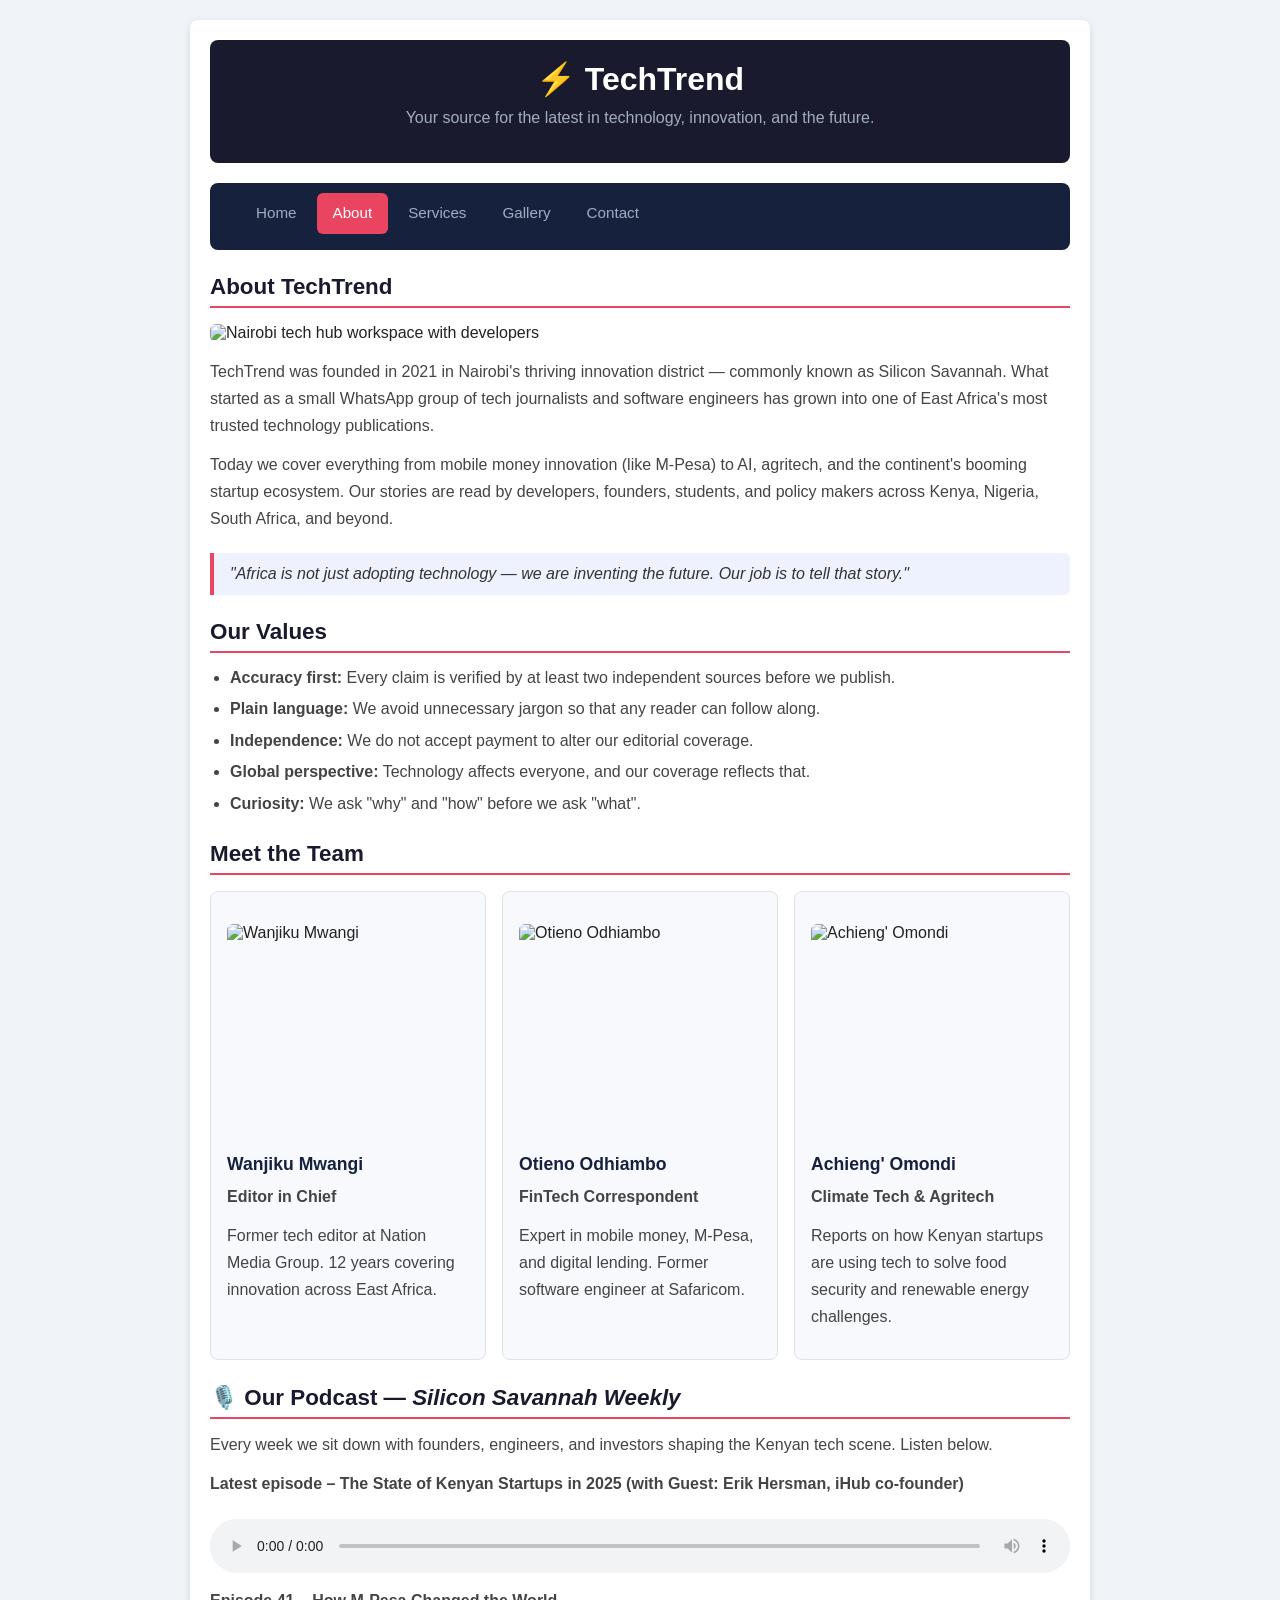
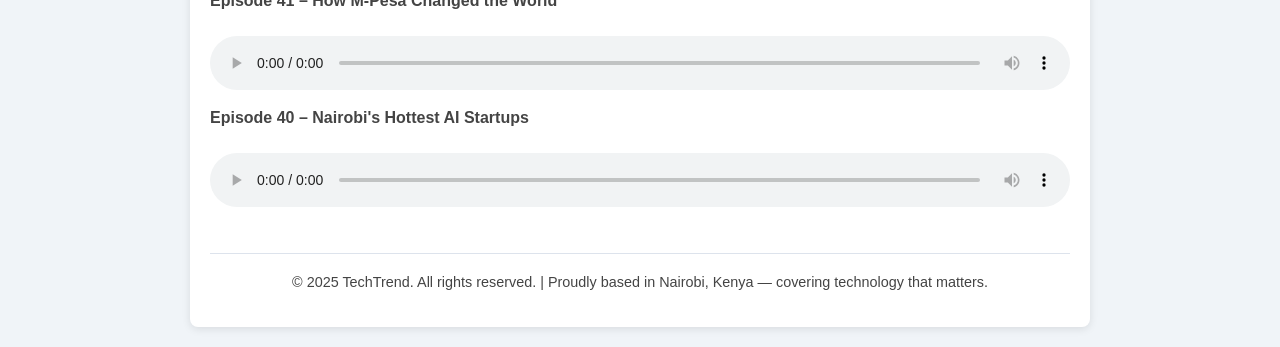
==== about.html @ 494899eb "Add files via upload" ====
<!DOCTYPE html>
<html lang="en">
<head>
    <meta charset="UTF-8">
    <meta name="viewport" content="width=device-width, initial-scale=1.0">
    <title>TechTrend – About Us</title>
    <link rel="stylesheet" href="styles.css">
</head>
<body>
    <div class="container">

        <header>
            <h1>⚡ TechTrend</h1>
            <p>Your source for the latest in technology, innovation, and the future.</p>
        </header>

        <nav>
            <ul>
                <li><a href="index.html">Home</a></li>
                <li><a href="about.html" class="active">About</a></li>
                <li><a href="services.html">Services</a></li>
                <li><a href="gallery.html">Gallery</a></li>
                <li><a href="contact.html">Contact</a></li>
            </ul>
        </nav>

        <h2>About TechTrend</h2>

        
        <img src="https://images.pexels.com/photos/577585/pexels-photo-577585.jpeg?auto=compress&cs=tinysrgb&w=800" alt="Nairobi tech hub workspace with developers">

        <p>
            TechTrend was founded in 2021 in Nairobi's thriving innovation district — commonly known as Silicon Savannah. What started as a small WhatsApp group of tech journalists and software engineers has grown into one of East Africa's most trusted technology publications.
        </p>
        <p>
            Today we cover everything from mobile money innovation (like M-Pesa) to AI, agritech, and the continent's booming startup ecosystem. Our stories are read by developers, founders, students, and policy makers across Kenya, Nigeria, South Africa, and beyond.
        </p>

        <div class="highlight">
            "Africa is not just adopting technology — we are inventing the future. Our job is to tell that story."
        </div>

        <h2>Our Values</h2>
        <ul>
            <li><strong>Accuracy first:</strong> Every claim is verified by at least two independent sources before we publish.</li>
            <li><strong>Plain language:</strong> We avoid unnecessary jargon so that any reader can follow along.</li>
            <li><strong>Independence:</strong> We do not accept payment to alter our editorial coverage.</li>
            <li><strong>Global perspective:</strong> Technology affects everyone, and our coverage reflects that.</li>
            <li><strong>Curiosity:</strong> We ask "why" and "how" before we ask "what".</li>
        </ul>

        <h2>Meet the Team</h2>
        <div class="cards">

            <div class="card">
                <img class="article-img" src="https://images.unsplash.com/photo-1508002366005-75a695ee2d17?w=500&h=500&fit=crop" alt="Wanjiku Mwangi">
                <h3>Wanjiku Mwangi</h3>
                <p><strong>Editor in Chief</strong></p>
                <p>Former tech editor at Nation Media Group. 12 years covering innovation across East Africa.</p>
            </div>

            <div class="card">
                <img class="article-img" src="https://images.unsplash.com/photo-1573496527892-904f897eb744?w=500&h=500&fit=crop" alt="Otieno Odhiambo">
                <h3>Otieno Odhiambo</h3>
                <p><strong>FinTech Correspondent</strong></p>
                <p>Expert in mobile money, M-Pesa, and digital lending. Former software engineer at Safaricom.</p>
            </div>

            <div class="card">
                <img class="article-img" src="https://images.unsplash.com/photo-1751358016973-88b94f5ca474?w=500&h=500&fit=crop" alt="Achieng' Omondi">
                <h3>Achieng' Omondi</h3>
                <p><strong>Climate Tech & Agritech</strong></p>
                <p>Reports on how Kenyan startups are using tech to solve food security and renewable energy challenges.</p>
            </div>

        </div>

        <h2>🎙️ Our Podcast — <em>Silicon Savannah Weekly</em></h2>
        <p>Every week we sit down with founders, engineers, and investors shaping the Kenyan tech scene. Listen below.</p>

        <p><strong>Latest episode – The State of Kenyan Startups in 2025 (with Guest: Erik Hersman, iHub co-founder)</strong></p>
        
        <audio controls>
            <source src="https://www.soundhelix.com/examples/mp3/SoundHelix-Song-3.mp3" type="audio/mpeg">
            Your browser does not support the audio element.
        </audio>

        <p><strong>Episode 41 – How M-Pesa Changed the World</strong></p>
        <audio controls>
            <source src="https://www.soundhelix.com/examples/mp3/SoundHelix-Song-4.mp3" type="audio/mpeg">
            Your browser does not support the audio element.
        </audio>

        <p><strong>Episode 40 – Nairobi's Hottest AI Startups</strong></p>
        <audio controls>
            <source src="https://www.soundhelix.com/examples/mp3/SoundHelix-Song-5.mp3" type="audio/mpeg">
            Your browser does not support the audio element.
        </audio>

        <footer>
            <p>© 2025 TechTrend. All rights reserved. | Proudly based in Nairobi, Kenya — covering technology that matters.</p>
        </footer>

    </div>
</body>
</html>
---- styles.css ----
* {
    margin: 0;
    padding: 0;
    box-sizing: border-box;
}

body {
    font-family: Arial, sans-serif;
    background-color: #f0f4f8;
    color: #222;
    padding: 20px;
}

.container {
    max-width: 900px;
    margin: auto;
    background-color: #ffffff;
    padding: 20px;
    border-radius: 8px;
    box-shadow: 0 2px 8px rgba(0, 0, 0, 0.1);
}

/*
   Header
*/

header {
    background-color: #1a1a2e;
    color: white;
    padding: 20px;
    border-radius: 8px;
    text-align: center;
    margin-bottom: 20px;
}

header h1 {
    font-size: 2rem;
    margin-bottom: 6px;
}

header p {
    font-size: 1rem;
    color: #a0aec0;
}

/*
   Navigation
*/
nav {
    background-color: #16213e;
    border-radius: 8px;
    margin-bottom: 24px;
    padding: 0 10px;
}

nav ul {
    list-style: none;
    display: flex;
    flex-wrap: wrap;
    gap: 4px;
    padding: 10px 0;
}

nav ul li a {
    display: block;
    padding: 8px 16px;
    color: #a0aec0;
    text-decoration: none;
    border-radius: 6px;
    font-size: 0.95rem;
}

nav ul li a:hover {
    background-color: #0f3460;
    color: #ffffff;
}

nav ul li a.active {
    background-color: #e94560;
    color: #ffffff;
}

/*
   Headings
*/
h2 {
    color: #1a1a2e;
    font-size: 1.4rem;
    border-bottom: 2px solid #e94560;
    padding-bottom: 6px;
    margin: 24px 0 12px;
}

h3 {
    color: #16213e;
    font-size: 1.1rem;
    margin-bottom: 8px;
}

/*
   Paragraphs and Text
*/
p {
    line-height: 1.7;
    margin-bottom: 12px;
    color: #444;
}

/*
   Highlight / Quote Box
*/
.highlight {
    background-color: #eef2ff;
    border-left: 4px solid #e94560;
    padding: 12px 16px;
    font-style: italic;
    margin: 20px 0;
    border-radius: 0 6px 6px 0;
    color: #333;
}

/*
   Post-tags
*/
.post-tag {
    display: inline-block;
    background: #e0e7ff;
    color: #1e1b4b;
    font-weight: 600;
    font-size: 13px;
    text-transform: uppercase;
    letter-spacing: 0.5px;
    padding: 6px 16px;
    border-radius: 30px;
    border: 1px solid #a5b4fc;
    margin-bottom: 12px;
    transition: all 0.2s ease;
}

.post-tag:hover {
    background: #c7d2fe;
    border-color: #6366f1;
}

/*
   IMAGES
*/
img {
    display: block;
    margin: 16px auto;
    max-width: 100%;
    border-radius: 6px;
}

.article-img {
    width: 100%;
    height: 220px;
    object-fit: cover;
    border-radius: 6px;
    margin-bottom: 10px;
}

/*
   CARDS (articles / services)
*/
.cards {
    display: flex;
    flex-wrap: wrap;
    gap: 16px;
    margin: 16px 0;
}

.card {
    flex: 1 1 260px;
    background-color: #f7f9fc;
    border: 1px solid #dde3ec;
    border-radius: 8px;
    padding: 16px;
}

.card-tag {
    display: inline-block;
    background-color: #e94560;
    color: white;
    font-size: 0.75rem;
    padding: 2px 8px;
    border-radius: 4px;
    margin-bottom: 8px;
    text-transform: uppercase;
    letter-spacing: 0.5px;
}

/*
   LISTS
*/
ul {
    margin-left: 20px;
    margin-bottom: 12px;
}

ul li {
    margin-bottom: 6px;
    color: #444;
    line-height: 1.6;
}

/*
   VIDEO
*/
video {
    width: 100%;
    border-radius: 6px;
    margin: 16px 0;
}

/*
   AUDIO
*/
audio {
    width: 100%;
    margin: 10px 0;
}

/*
   GALLERY GRID
*/
.gallery {
    display: flex;
    flex-wrap: wrap;
    gap: 12px;
    margin: 16px 0;
}

.gallery img {
    width: calc(33% - 8px);
    height: 180px;
    object-fit: cover;
    margin: 0;
    border-radius: 6px;
    border: 1px solid #dde3ec;
}

/*
   CONTACT FORM
*/
.form-group {
    margin-bottom: 16px;
}

.form-group label {
    display: block;
    font-weight: bold;
    margin-bottom: 6px;
    color: #1a1a2e;
    font-size: 0.9rem;
}

.form-group input,
.form-group textarea,
.form-group select {
    width: 100%;
    padding: 10px 12px;
    border: 1px solid #ccc;
    border-radius: 6px;
    font-size: 0.95rem;
    font-family: Arial, sans-serif;
    background-color: #fafafa;
}

.form-group input:focus,
.form-group textarea:focus,
.form-group select:focus {
    outline: none;
    border-color: #e94560;
}

.form-group textarea {
    height: 120px;
    resize: vertical;
}

button {
    background-color: #e94560;
    color: white;
    border: none;
    padding: 11px 28px;
    border-radius: 6px;
    font-size: 1rem;
    cursor: pointer;
}

button:hover {
    background-color: #c73652;
}

/*
   Stats Row
*/
.stats {
    display: flex;
    flex-wrap: wrap;
    gap: 12px;
    margin: 16px 0 24px;
}

.stat {
    flex: 1 1 160px;
    background-color: #1a1a2e;
    color: white;
    border-radius: 8px;
    padding: 16px;
    text-align: center;
}

.stat-num {
    font-size: 1.8rem;
    font-weight: bold;
    color: #e94560;
}

.stat-label {
    font-size: 0.8rem;
    color: #a0aec0;
    margin-top: 4px;
}

/*
   Footer
*/
footer {
    text-align: center;
    margin-top: 32px;
    padding-top: 16px;
    border-top: 1px solid #dde3ec;
    color: gray;
    font-size: 0.9rem;
}

/*
   Responsive
*/
@media (max-width: 600px) {
    header h1 {
        font-size: 1.5rem;
    }

    nav ul {
        flex-direction: column;
    }

    .gallery img {
        width: calc(50% - 6px);
    }

    .cards {
        flex-direction: column;
    }

    .stats {
        flex-direction: column;
    }
}
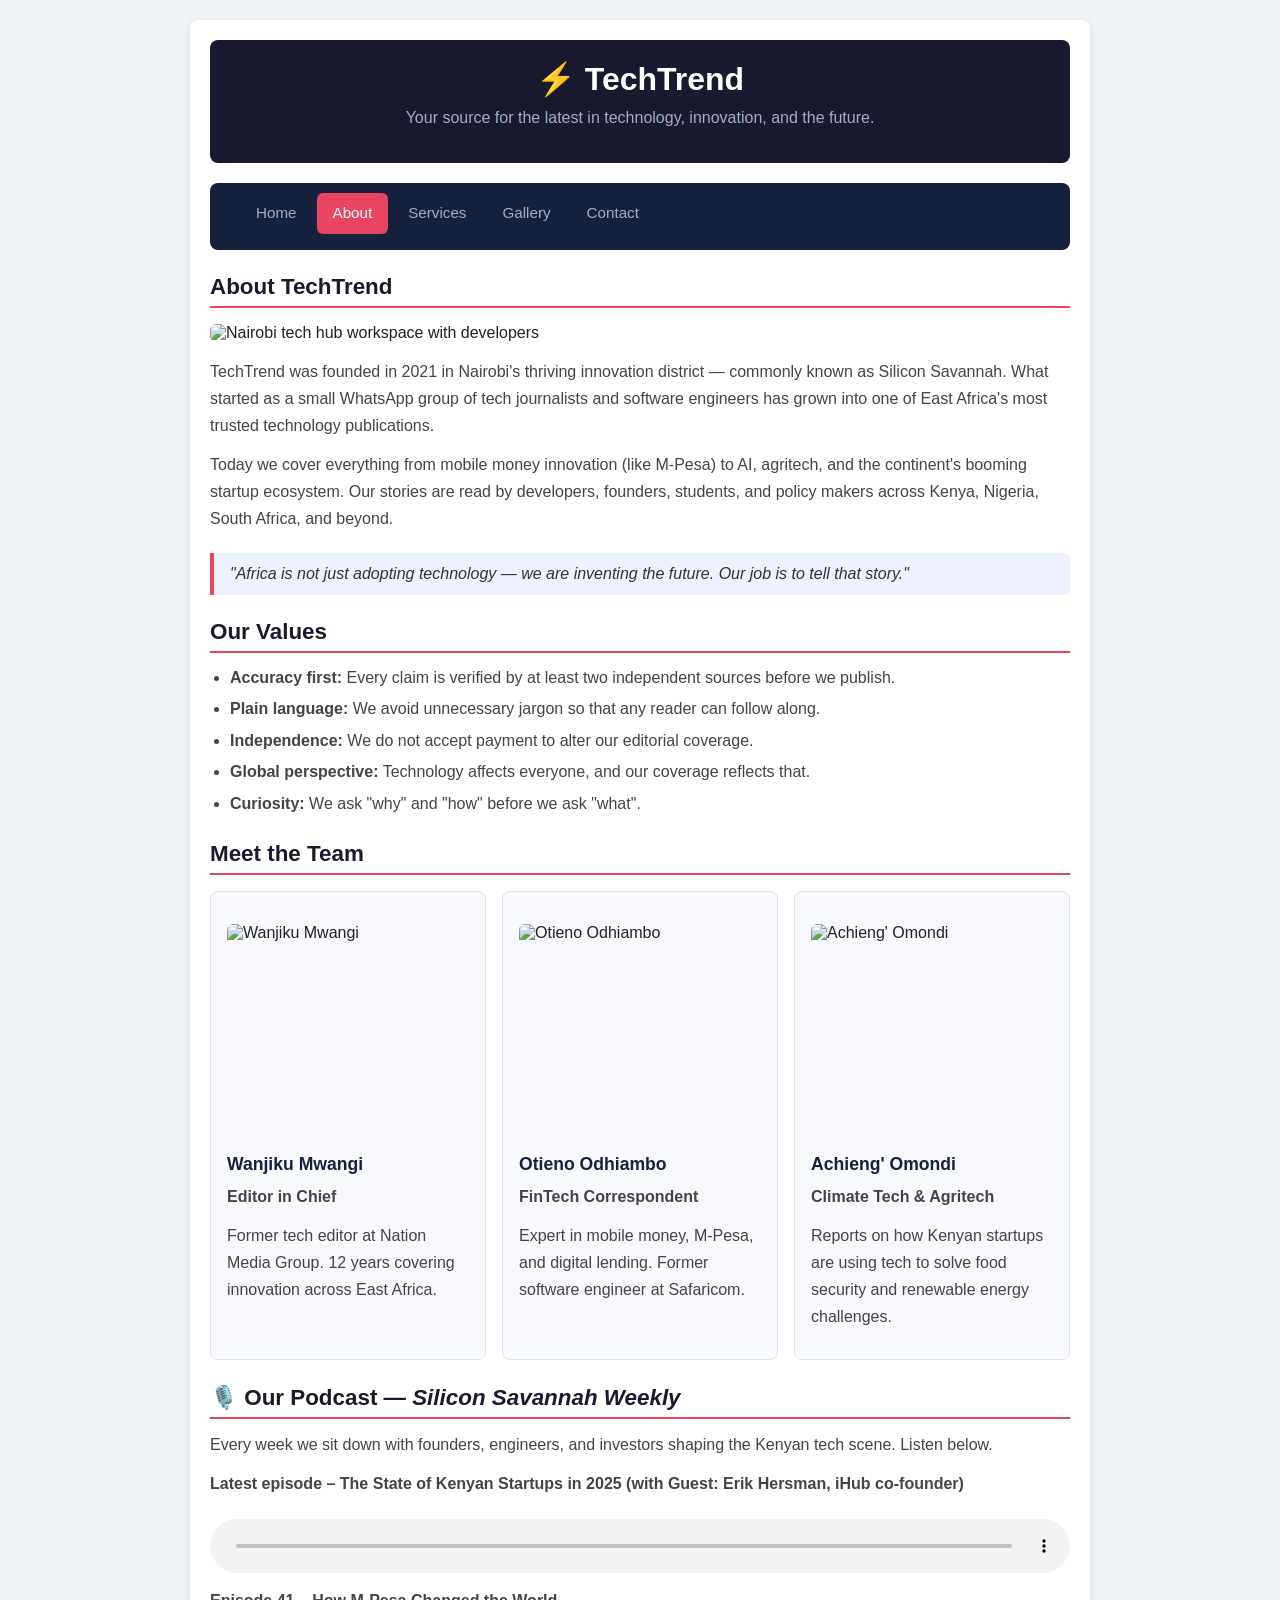
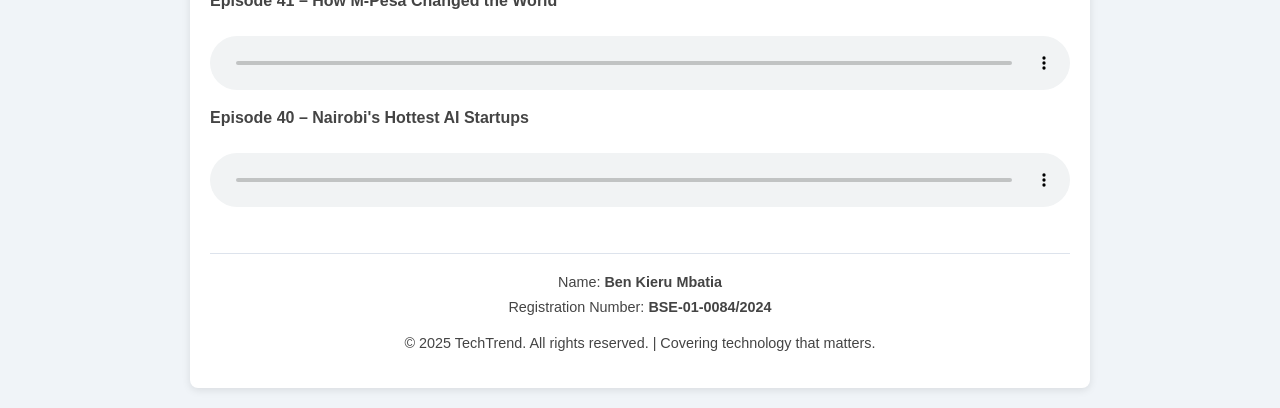
==== commit fba5a957: "Add files via upload" ====
--- a/about.html
+++ b/about.html
@@ -98,7 +98,8 @@
         </audio>
 
         <footer>
-            <p>© 2025 TechTrend. All rights reserved. | Proudly based in Nairobi, Kenya — covering technology that matters.</p>
+            <p>Name: <b> Ben Kieru Mbatia </b> <br/> Registration Number: <b> BSE-01-0084/2024</b> </p>
+            <p>© 2025 TechTrend. All rights reserved. | Covering technology that matters.</p>
         </footer>
 
     </div>
--- a/styles.css
+++ b/styles.css
@@ -143,7 +143,7 @@
 }
 
 /*
-   IMAGES
+   Images
 */
 img {
     display: block;
@@ -161,7 +161,7 @@
 }
 
 /*
-   CARDS (articles / services)
+   Cards (articles / services)
 */
 .cards {
     display: flex;
@@ -191,7 +191,7 @@
 }
 
 /*
-   LISTS
+   Lists
 */
 ul {
     margin-left: 20px;
@@ -205,7 +205,7 @@
 }
 
 /*
-   VIDEO
+   Video
 */
 video {
     width: 100%;
@@ -214,7 +214,7 @@
 }
 
 /*
-   AUDIO
+   Audio
 */
 audio {
     width: 100%;
@@ -222,7 +222,7 @@
 }
 
 /*
-   GALLERY GRID
+   Gallery Grid
 */
 .gallery {
     display: flex;
@@ -240,57 +240,59 @@
     border: 1px solid #dde3ec;
 }
 
-/*
-   CONTACT FORM
-*/
-.form-group {
-    margin-bottom: 16px;
-}
-
-.form-group label {
-    display: block;
-    font-weight: bold;
-    margin-bottom: 6px;
-    color: #1a1a2e;
-    font-size: 0.9rem;
-}
-
-.form-group input,
-.form-group textarea,
-.form-group select {
+/* ===== Lightbox Gallery ===== */
+
+.gallery img {
+    cursor: pointer;
+    transition: transform 0.2s ease;
+}
+
+.gallery img:hover {
+    transform: scale(1.05);
+}
+
+/* Lightbox */
+#lightbox {
+    display: none;
+    position: fixed;
+    z-index: 1000;
+    padding-top: 60px;
+    left: 0;
+    top: 0;
     width: 100%;
-    padding: 10px 12px;
-    border: 1px solid #ccc;
-    border-radius: 6px;
-    font-size: 0.95rem;
-    font-family: Arial, sans-serif;
-    background-color: #fafafa;
-}
-
-.form-group input:focus,
-.form-group textarea:focus,
-.form-group select:focus {
-    outline: none;
-    border-color: #e94560;
-}
-
-.form-group textarea {
-    height: 120px;
-    resize: vertical;
-}
-
-button {
+    height: 100%;
+    background-color: rgba(0,0,0,0.9);
+    text-align: center;
+}
+
+#lightbox img {
+    max-width: 80%;
+    max-height: 60%;
+    margin-bottom: 10px;
+}
+
+#lightboxCaption {
+    color: white;
+    margin-bottom: 20px;
+}
+
+#closeBtn {
+    position: absolute;
+    top: 20px;
+    right: 30px;
+    color: white;
+    font-size: 30px;
+    cursor: pointer;
+}
+
+#prevBtn, #nextBtn {
+    padding: 10px 20px;
+    margin: 10px;
+    border: none;
     background-color: #e94560;
     color: white;
-    border: none;
-    padding: 11px 28px;
-    border-radius: 6px;
-    font-size: 1rem;
+    border-radius: 6px;
     cursor: pointer;
-}
-
-button:hover {
-    background-color: #c73652;
 }
 
 /*
@@ -337,7 +339,7 @@
 }
 
 /*
-   Responsive
+   Responsive to screen size
 */
 @media (max-width: 600px) {
     header h1 {
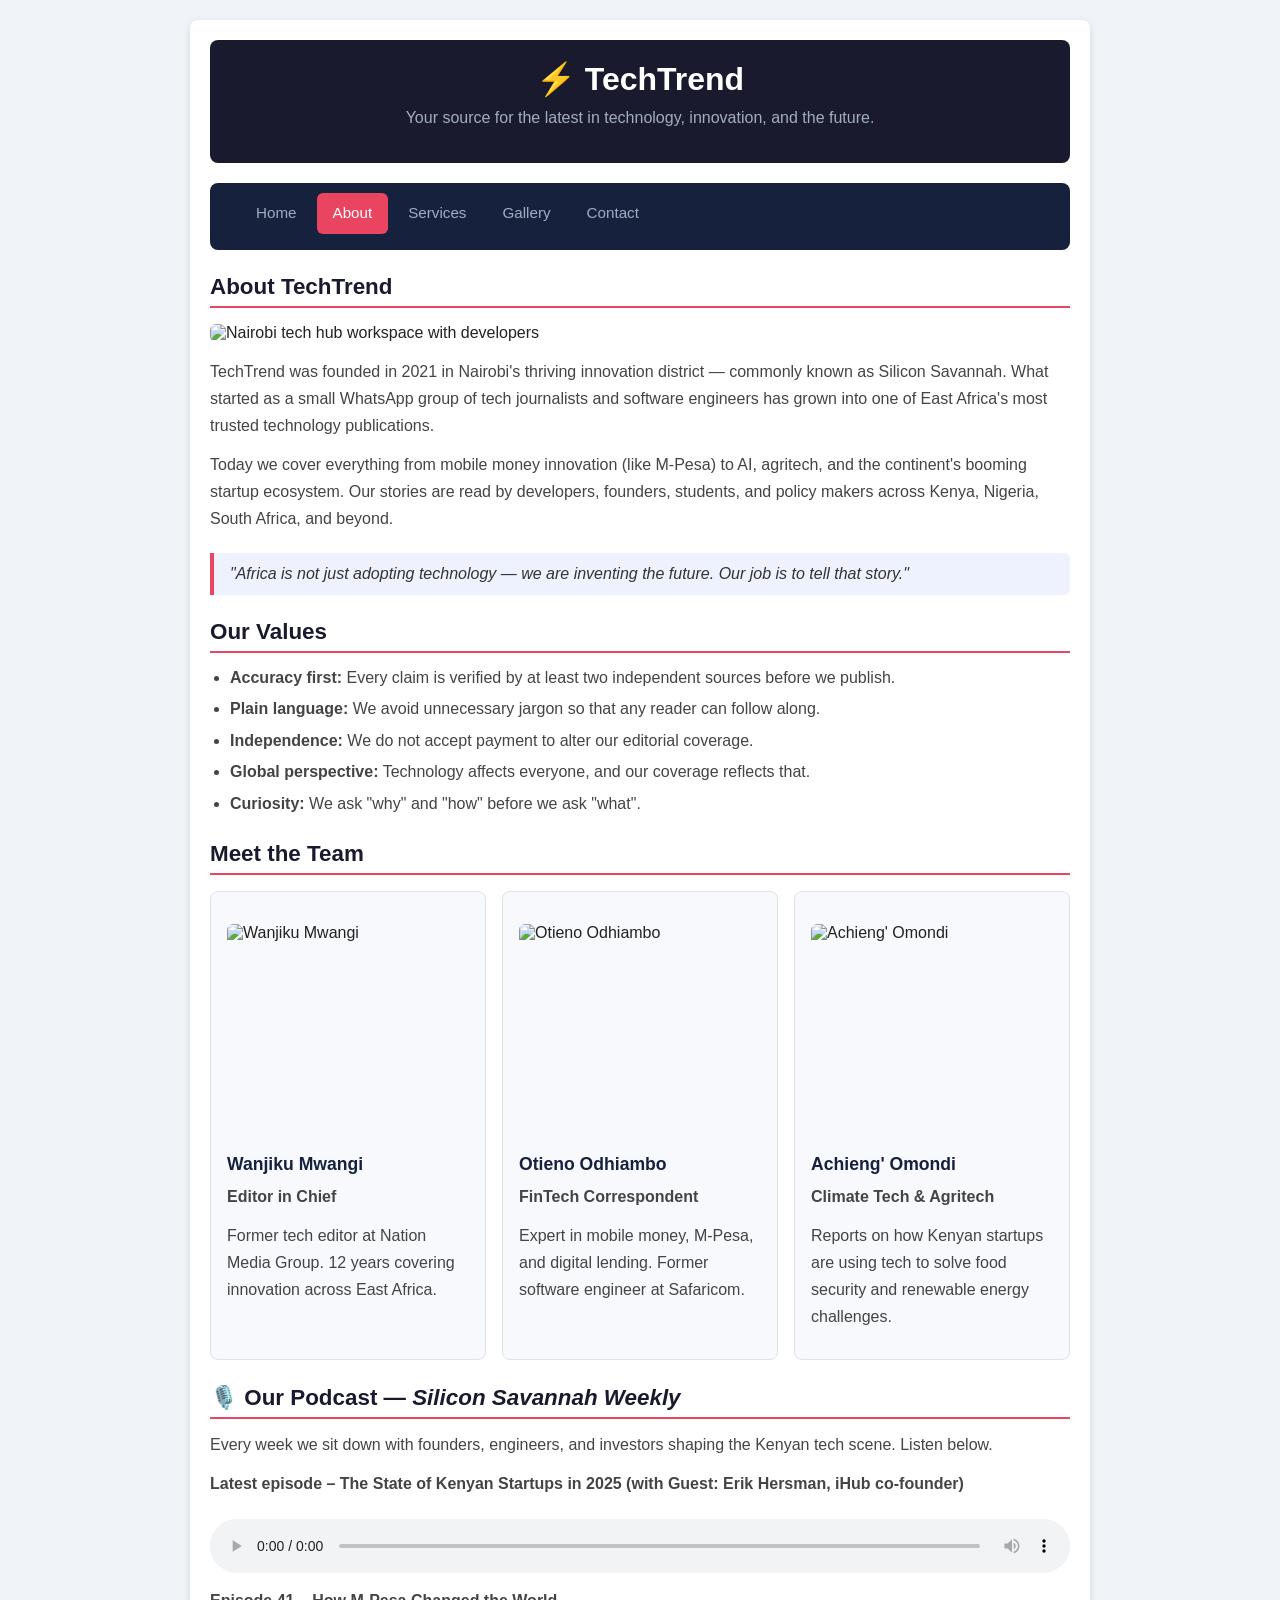
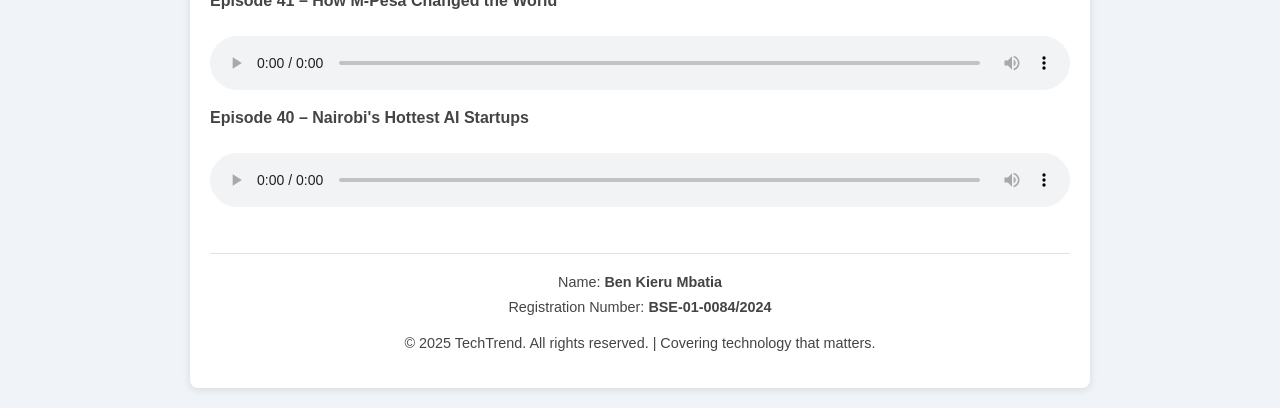
==== commit 0c2347f6: "Update about.html" ====
--- a/about.html
+++ b/about.html
@@ -80,6 +80,22 @@
 
         <p><strong>Latest episode – The State of Kenyan Startups in 2025 (with Guest: Erik Hersman, iHub co-founder)</strong></p>
         
+        <!-- When you add the controls attribute, the browser shows buttons and indicators such as:
+
+            Play / Pause button
+
+            Volume slider (and mute button)
+
+            Progress / Seek bar (to jump to different points in the media)
+
+            Time display (current time / total duration)
+
+            Playback speed (in some browsers)
+
+            Fullscreen button (for video only)
+
+            Download button (in some browsers)
+        -->
         <audio controls>
             <source src="https://www.soundhelix.com/examples/mp3/SoundHelix-Song-3.mp3" type="audio/mpeg">
             Your browser does not support the audio element.
@@ -104,4 +120,4 @@
 
     </div>
 </body>
-</html>+</html>
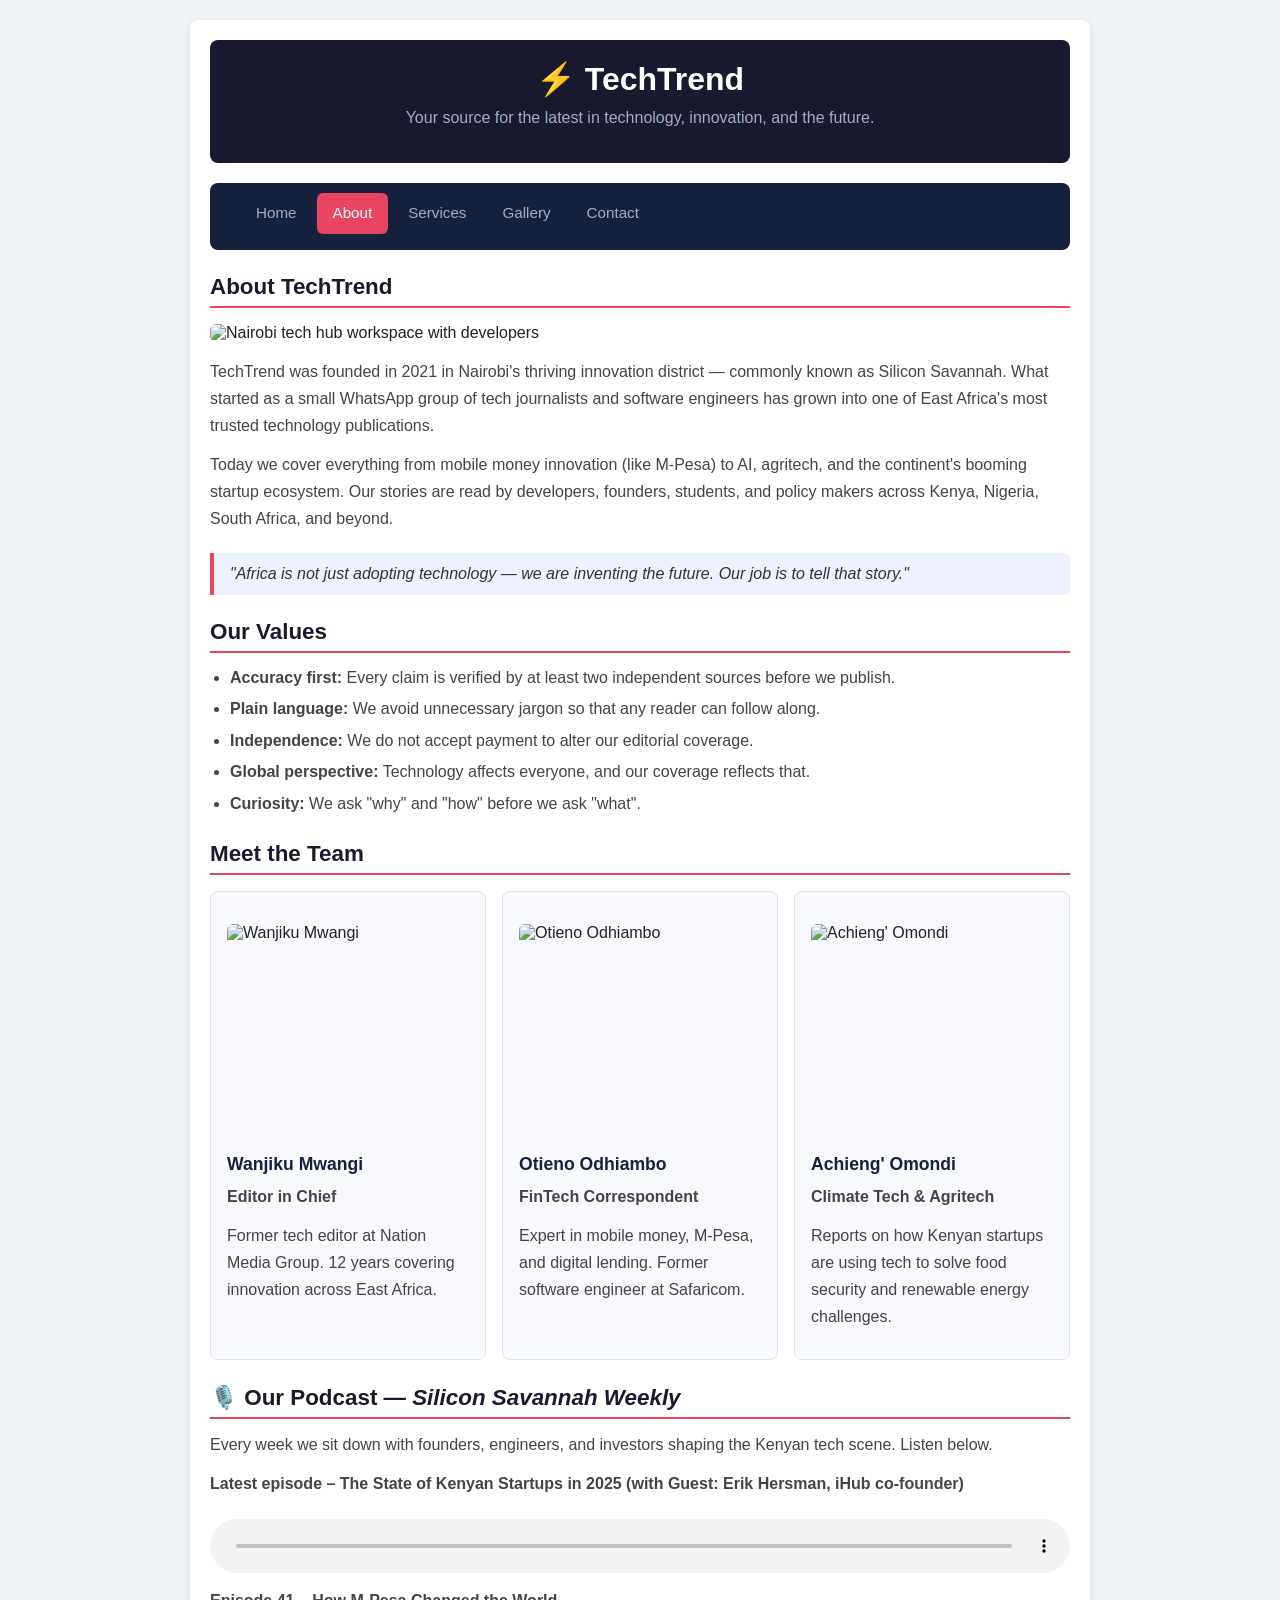
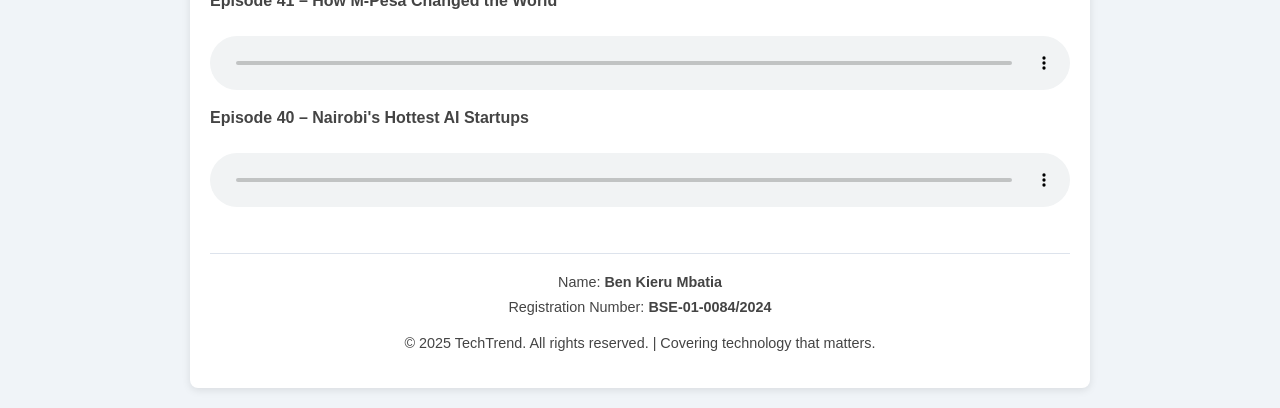
==== commit a2830bc2: "Update about.html" ====
--- a/about.html
+++ b/about.html
@@ -96,6 +96,14 @@
 
             Download button (in some browsers)
         -->
+        <!-- No controls shown - user can't interact without custom JS -->
+        <!-- <video src="movie.mp4"></video> -->
+
+        <!-- Without the controls attribute, the <audio> element is invisible on the page. The browser loads the audio file, but gives the user no way to play, pause, or adjust it. -->
+        <!-- <audio src="song.mp3"></audio> -->
+
+        <!-- Add the controls attribute to fix the issue -->
+        <!-- <audio src="song.mp3" controls></audio> -->
         <audio controls>
             <source src="https://www.soundhelix.com/examples/mp3/SoundHelix-Song-3.mp3" type="audio/mpeg">
             Your browser does not support the audio element.
